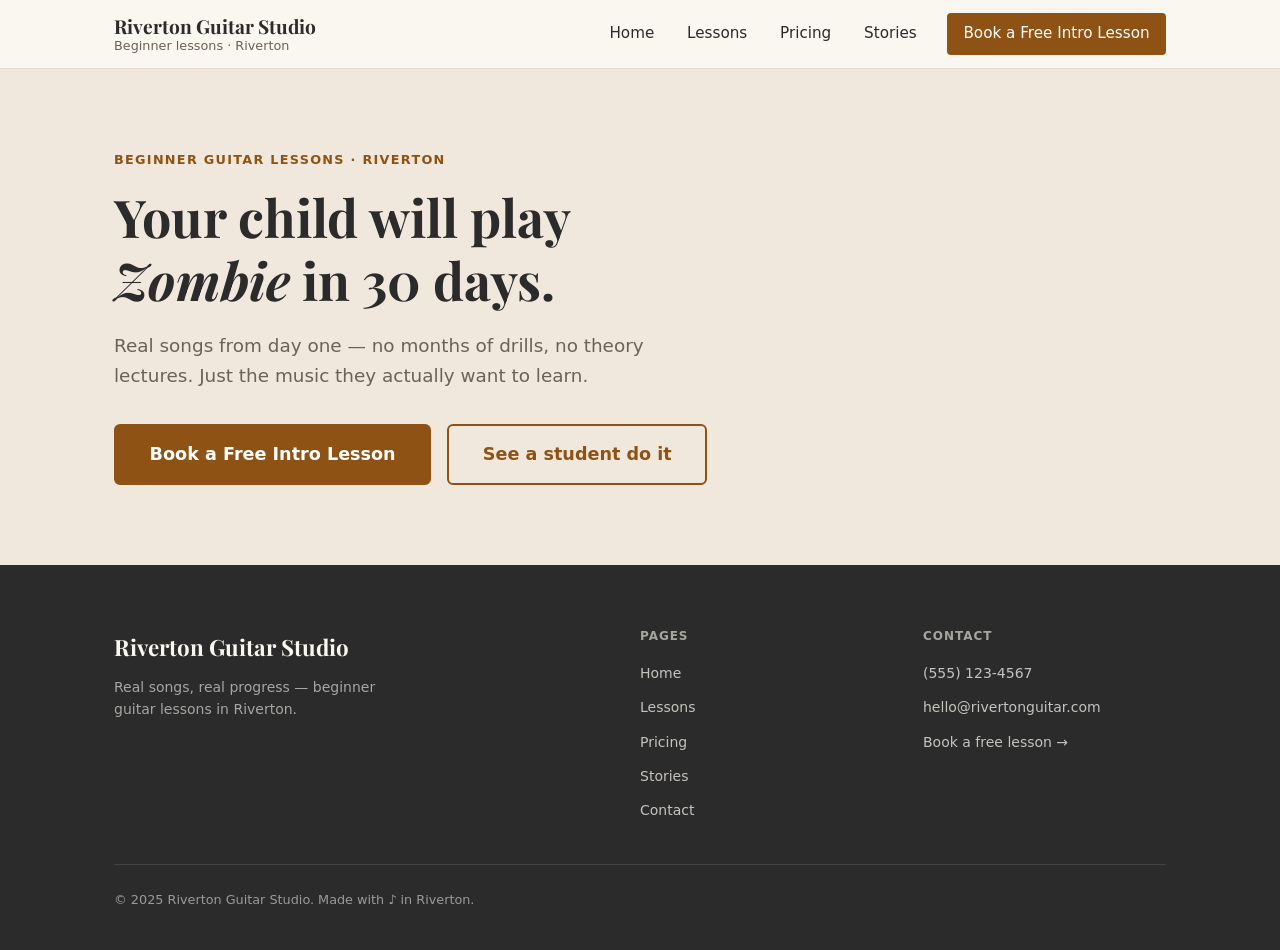
==== index.html @ aa0b36eb "index" ====
<!DOCTYPE html>
<html lang="en">
<head>
  <meta charset="UTF-8">
  <meta name="viewport" content="width=device-width, initial-scale=1.0">
  <title>Riverton Guitar Studio — Beginner Guitar Lessons in Riverton</title>
  <link rel="icon" href="favicon.svg" type="image/svg+xml">
  <link rel="preconnect" href="https://fonts.googleapis.com">
  <link rel="preconnect" href="https://fonts.gstatic.com" crossorigin>
  <link rel="stylesheet" href="https://fonts.googleapis.com/css2?family=Playfair+Display:ital,wght@0,400;0,700;1,400&display=swap">
  <link rel="stylesheet" href="styles.css">
</head>
<body>

  <header class="site-header">
    <div class="container">
      <div class="header-inner">
        <a href="index.html" class="logo">
          Riverton Guitar Studio
          <span>Beginner lessons · Riverton</span>
        </a>
        <nav class="primary-nav">
          <a href="index.html">Home</a>
          <a href="lessons.html">Lessons</a>
          <a href="pricing.html">Pricing</a>
          <a href="stories.html">Stories</a>
          <a href="contact.html" class="btn btn-primary">Book a Free Intro Lesson</a>
        </nav>
      </div>
    </div>
  </header>

  <main>

    <section class="hero">
      <div class="container">
        <span class="hero-label">Beginner Guitar Lessons · Riverton</span>
        <h1>Your child will play <em>Zombie</em> in&nbsp;30&nbsp;days.</h1>
        <p class="hero-sub">
          Real songs from day one — no months of drills, no theory lectures.
          Just the music they actually want to learn.
        </p>
        <div class="hero-actions">
          <a href="contact.html" class="btn btn-primary btn-lg">Book a Free Intro Lesson</a>
          <a href="stories.html" class="btn btn-outline btn-lg">See a student do it</a>
        </div>
      </div>
    </section>

  </main>

  <footer class="site-footer">
    <div class="container">
      <div class="footer-grid">
        <div class="footer-brand">
          <p class="footer-name">Riverton Guitar Studio</p>
          <p class="footer-tagline">Real songs, real progress — beginner guitar lessons in Riverton.</p>
        </div>
        <div class="footer-col">
          <h2>Pages</h2>
          <ul>
            <li><a href="index.html">Home</a></li>
            <li><a href="lessons.html">Lessons</a></li>
            <li><a href="pricing.html">Pricing</a></li>
            <li><a href="stories.html">Stories</a></li>
            <li><a href="contact.html">Contact</a></li>
          </ul>
        </div>
        <div class="footer-col">
          <h2>Contact</h2>
          <ul>
            <li><a href="tel:+15551234567">(555) 123-4567</a></li>
            <li><a href="mailto:hello@rivertonguitar.com">hello@rivertonguitar.com</a></li>
            <li><a href="contact.html">Book a free lesson →</a></li>
          </ul>
        </div>
      </div>
      <p class="footer-copy">© 2025 Riverton Guitar Studio. Made with ♪ in Riverton.</p>
    </div>
  </footer>

</body>
</html>
---- styles.css ----
*, *::before, *::after { box-sizing: border-box; }
body, h1, h2, h3, h4, p, ul { margin: 0; padding: 0; }
ul { list-style: none; }
img { max-width: 100%; display: block; }
a { text-decoration: none; color: inherit; }

:root {
  --cream:       #FAF6F0;
  --ink:         #2B2B2B;
  --accent:      #8D5214;
  --accent-dark: #6B3D0F;
  --border:      #E0D8CE;
  --container-width: 1100px;
}

body {
  font-family: system-ui, -apple-system, BlinkMacSystemFont, 'Segoe UI', sans-serif;
  font-size: 1rem;
  line-height: 1.65;
  color: var(--ink);
  background: var(--cream);
}

h1, h2, h3, h4 {
  font-family: 'Playfair Display', Georgia, serif;
  line-height: 1.2;
}

a:hover { text-decoration: underline; }

/* container */
.container {
  max-width: var(--container-width);
  margin: 0 auto;
  padding: 0 1.5rem;
}

/* header */
.site-header {
  position: sticky;
  top: 0;
  z-index: 100;
  background: var(--cream);
  border-bottom: 1px solid var(--border);
}

.header-inner {
  display: flex;
  align-items: center;
  justify-content: space-between;
  height: 68px;
}

.logo {
  font-family: 'Playfair Display', Georgia, serif;
  font-size: 1.2rem;
  font-weight: 700;
  line-height: 1.2;
}

.logo span {
  display: block;
  font-family: system-ui, sans-serif;
  font-size: 0.8rem;
  font-weight: 400;
  color: #6B6258;
}

.logo:hover { text-decoration: none; }

.primary-nav {
  display: flex;
  align-items: center;
  gap: 0.25rem;
}

.primary-nav a {
  padding: 0.4rem 0.9rem;
  font-size: 0.95rem;
  font-weight: 500;
  border-radius: 4px;
}

.primary-nav a:hover {
  color: var(--accent);
  background: #F0E8DC;
  text-decoration: none;
}

.primary-nav .btn { margin-left: 0.75rem; }

/* buttons */
.btn {
  display: inline-block;
  padding: 0.7rem 1.6rem;
  font-size: 1rem;
  font-weight: 600;
  border-radius: 6px;
  border: 2px solid transparent;
  cursor: pointer;
  text-align: center;
  white-space: nowrap;
}

.btn:hover { text-decoration: none; }

.btn-primary {
  background: var(--accent);
  color: #fff;
  border-color: var(--accent);
}

.btn-primary:hover {
  background: var(--accent-dark);
  border-color: var(--accent-dark);
}

/* keep white text even when the link inherits nav's color override */
.primary-nav .btn-primary,
.primary-nav .btn-primary:hover { color: #fff; }

.btn-outline {
  background: transparent;
  color: var(--accent);
  border-color: var(--accent);
}

.btn-outline:hover {
  background: var(--accent);
  color: #fff;
}

.btn-lg {
  padding: 0.9rem 2.1rem;
  font-size: 1.1rem;
}

/* hero */
.hero {
  background: #F0E8DC;
  padding: 5rem 0;
}

.hero-label {
  display: block;
  font-size: 0.8rem;
  font-weight: 600;
  letter-spacing: 0.1em;
  text-transform: uppercase;
  color: var(--accent);
  margin-bottom: 1rem;
}

.hero h1 {
  font-size: clamp(2rem, 5vw, 3.25rem);
  font-weight: 700;
  max-width: 18ch;
  margin-bottom: 1.25rem;
}

.hero-sub {
  font-size: 1.15rem;
  color: #6B6258;
  max-width: 50ch;
  margin-bottom: 2rem;
}

.hero-actions {
  display: flex;
  flex-wrap: wrap;
  gap: 1rem;
  align-items: center;
}

/* footer */
.site-footer {
  background: var(--ink);
  color: var(--cream);
  padding: 4rem 0 2.5rem;
}

.footer-grid {
  display: grid;
  grid-template-columns: 2fr 1fr 1fr;
  gap: 2.5rem;
  padding-bottom: 2.5rem;
  border-bottom: 1px solid rgba(250, 246, 240, 0.12);
  margin-bottom: 1.5rem;
}

.footer-name {
  font-family: 'Playfair Display', Georgia, serif;
  font-size: 1.4rem;
  font-weight: 700;
  margin-bottom: 0.6rem;
}

.footer-tagline {
  font-size: 0.875rem;
  color: rgba(250, 246, 240, 0.6);
  max-width: 34ch;
  line-height: 1.6;
}

.footer-col h2 {
  font-family: system-ui, sans-serif;
  font-size: 0.75rem;
  font-weight: 700;
  letter-spacing: 0.08em;
  text-transform: uppercase;
  color: rgba(250, 246, 240, 0.6);
  margin-bottom: 1rem;
}

.footer-col ul {
  display: flex;
  flex-direction: column;
  gap: 0.5rem;
}

.footer-col a {
  font-size: 0.875rem;
  color: rgba(250, 246, 240, 0.75);
}

.footer-col a:hover {
  color: var(--cream);
  text-decoration: none;
}

.footer-copy {
  font-size: 0.8rem;
  color: rgba(250, 246, 240, 0.55);
}
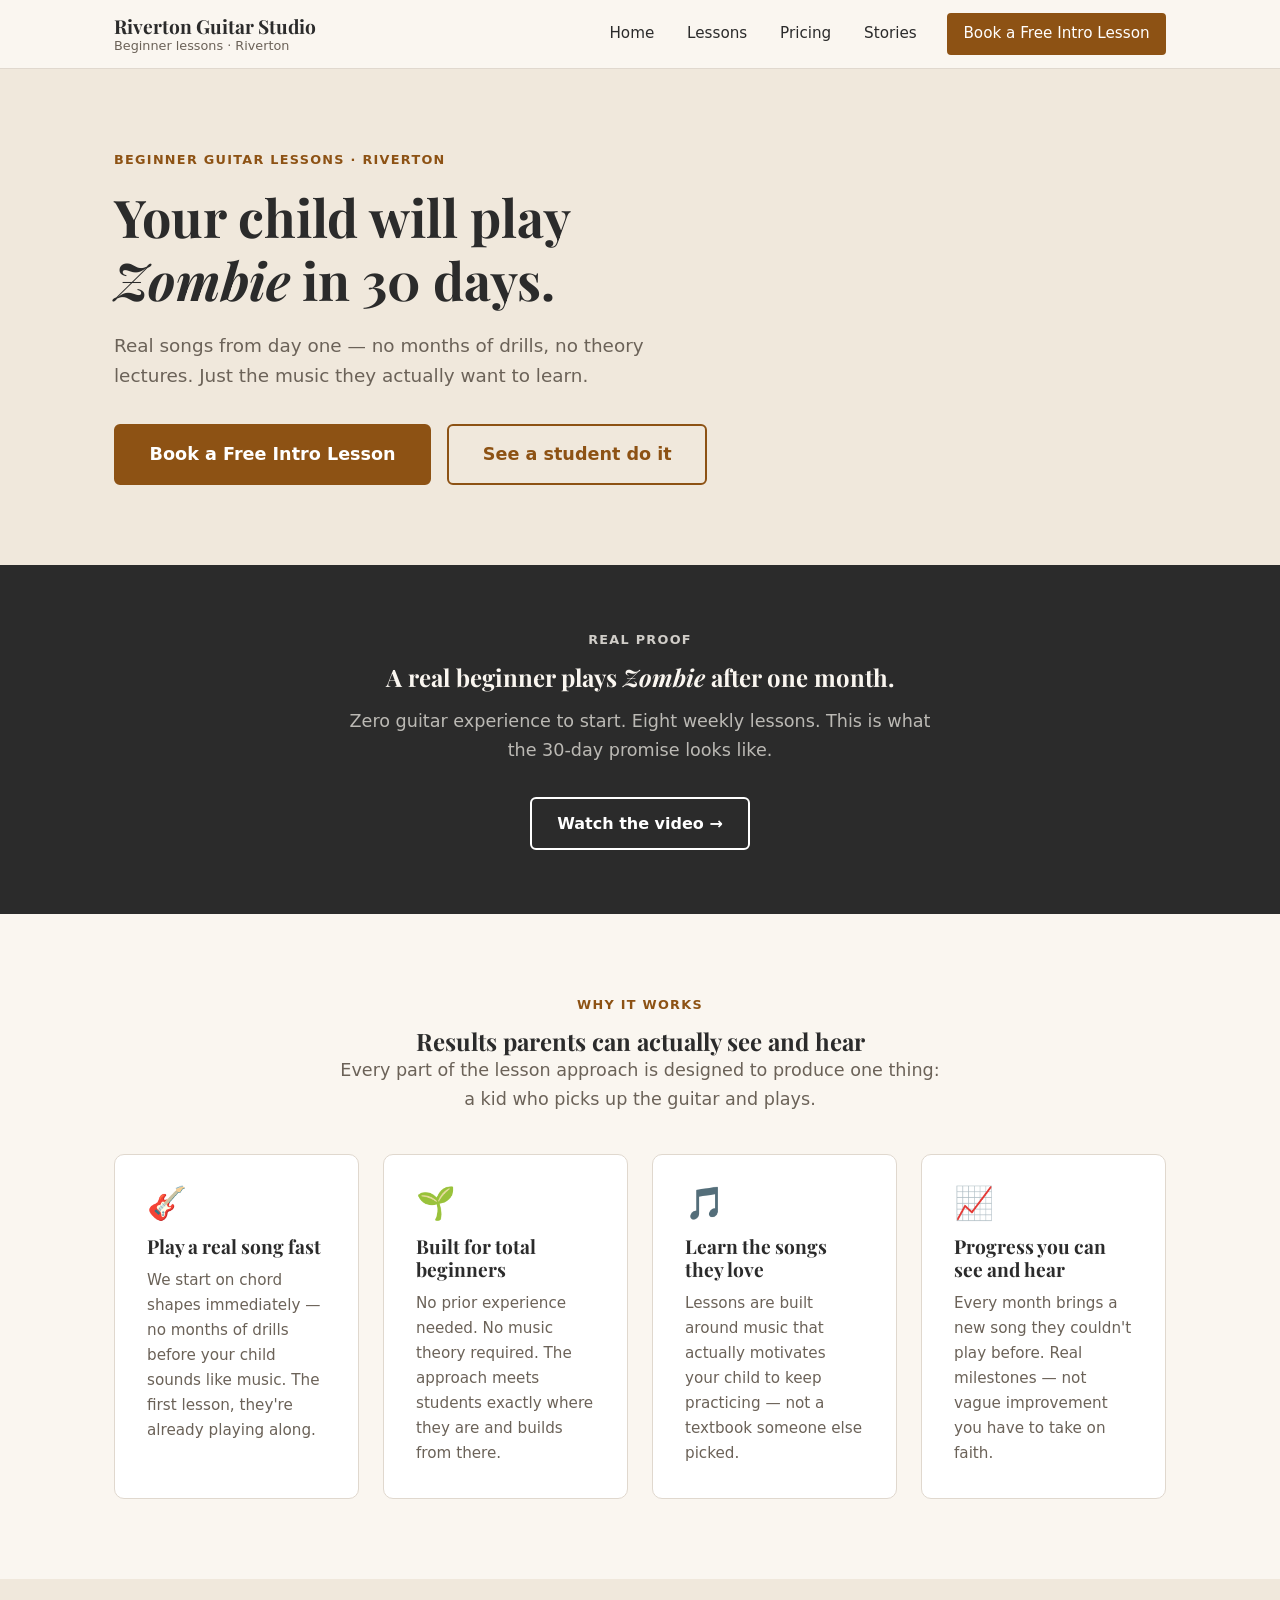
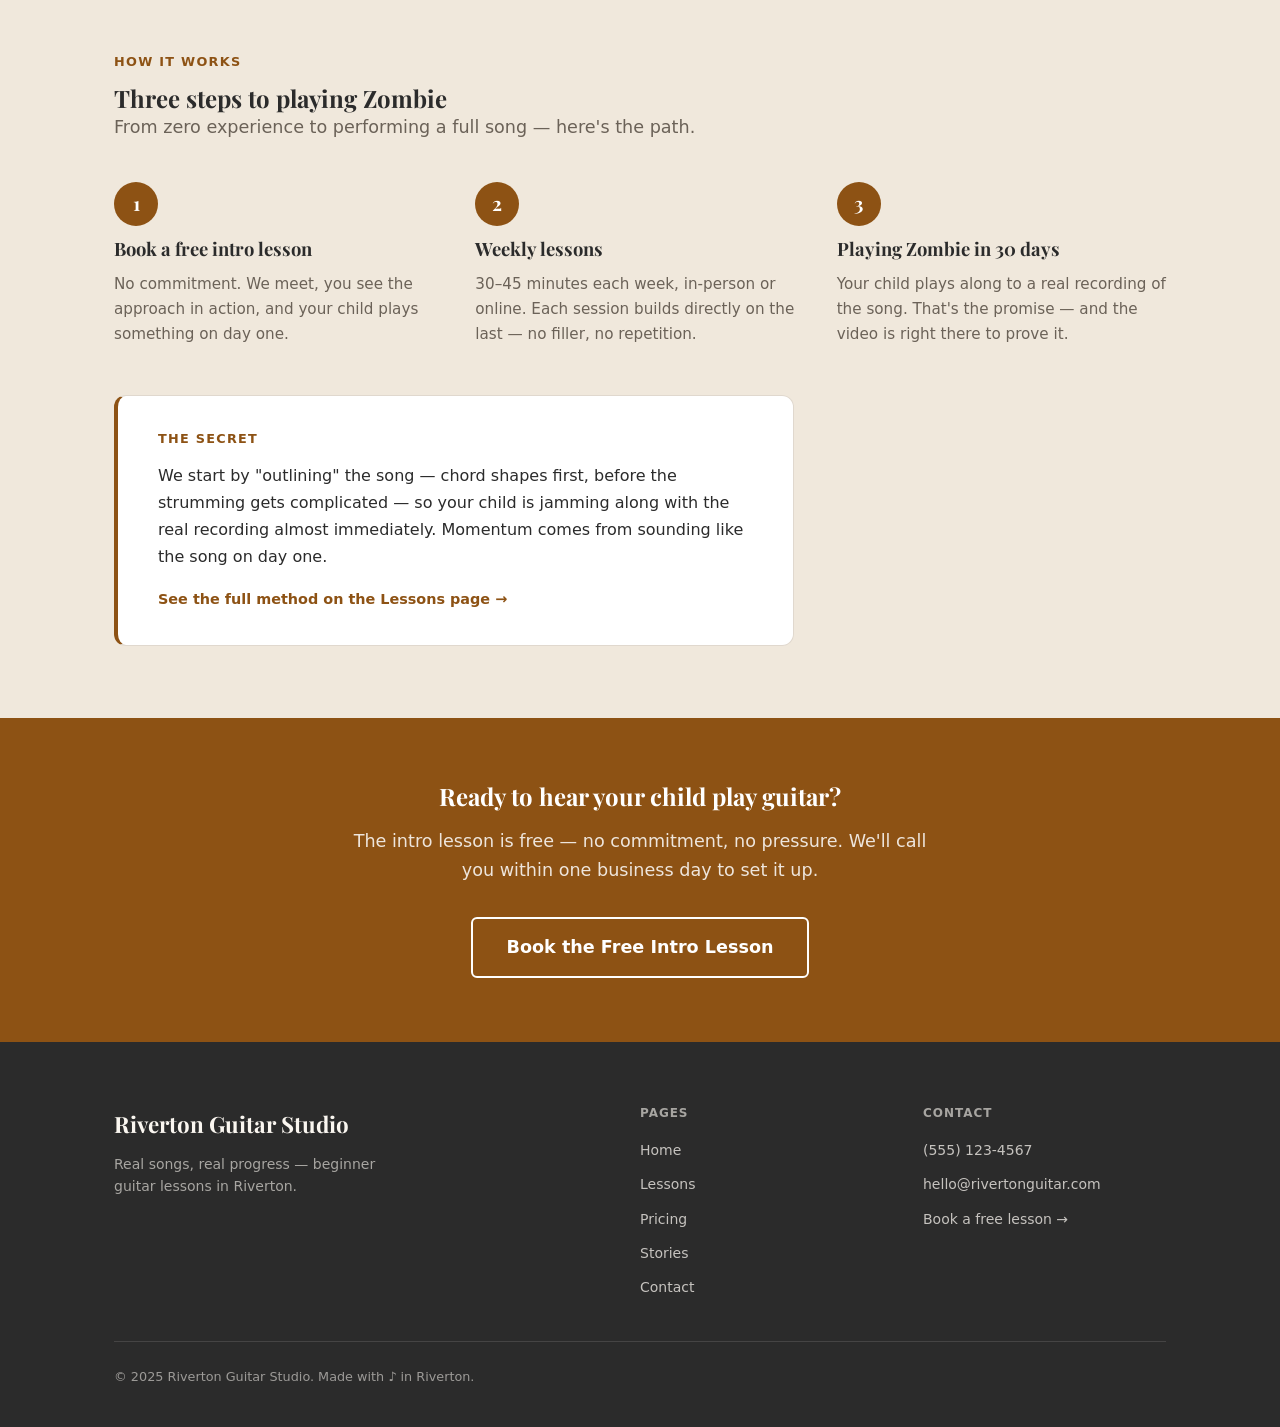
==== commit 733ffd00: "update" ====
--- a/index.html
+++ b/index.html
@@ -47,6 +47,110 @@
       </div>
     </section>
 
+    <!-- proof -->
+    <section class="proof-strip">
+      <div class="container">
+        <p class="section-label">Real proof</p>
+        <h2>A real beginner plays <em>Zombie</em> after one month.</h2>
+        <p class="proof-sub">
+          Zero guitar experience to start. Eight weekly lessons.
+          This is what the 30-day promise looks like.
+        </p>
+        <a href="stories.html" class="btn btn-outline-light">Watch the video →</a>
+      </div>
+    </section>
+
+    <!-- why it works -->
+    <section class="section-benefits">
+      <div class="container">
+        <div class="section-header section-header-center">
+          <span class="section-label">Why it works</span>
+          <h2>Results parents can actually see and hear</h2>
+          <p class="section-sub">
+            Every part of the lesson approach is designed to produce one thing:
+            a kid who picks up the guitar and plays.
+          </p>
+        </div>
+        <div class="card-grid">
+          <div class="card">
+            <div class="card-icon">🎸</div>
+            <h3>Play a real song fast</h3>
+            <p>We start on chord shapes immediately — no months of drills before your child sounds like music.
+               The first lesson, they're already playing along.</p>
+          </div>
+          <div class="card">
+            <div class="card-icon">🌱</div>
+            <h3>Built for total beginners</h3>
+            <p>No prior experience needed. No music theory required.
+               The approach meets students exactly where they are and builds from there.</p>
+          </div>
+          <div class="card">
+            <div class="card-icon">🎵</div>
+            <h3>Learn the songs they love</h3>
+            <p>Lessons are built around music that actually motivates your child to keep practicing —
+               not a textbook someone else picked.</p>
+          </div>
+          <div class="card">
+            <div class="card-icon">📈</div>
+            <h3>Progress you can see and hear</h3>
+            <p>Every month brings a new song they couldn't play before.
+               Real milestones — not vague improvement you have to take on faith.</p>
+          </div>
+        </div>
+      </div>
+    </section>
+
+    <!-- how it works -->
+    <section class="section-how">
+      <div class="container">
+        <div class="section-header">
+          <span class="section-label">How it works</span>
+          <h2>Three steps to playing Zombie</h2>
+          <p class="section-sub">From zero experience to performing a full song — here's the path.</p>
+        </div>
+        <div class="steps">
+          <div class="step">
+            <span class="step-num">1</span>
+            <h3>Book a free intro lesson</h3>
+            <p>No commitment. We meet, you see the approach in action, and your child plays something on day one.</p>
+          </div>
+          <div class="step">
+            <span class="step-num">2</span>
+            <h3>Weekly lessons</h3>
+            <p>30–45 minutes each week, in-person or online.
+               Each session builds directly on the last — no filler, no repetition.</p>
+          </div>
+          <div class="step">
+            <span class="step-num">3</span>
+            <h3>Playing Zombie in 30 days</h3>
+            <p>Your child plays along to a real recording of the song.
+               That's the promise — and the <a href="stories.html">video is right there</a> to prove it.</p>
+          </div>
+        </div>
+        <aside class="method-teaser">
+          <p class="method-teaser-eye">The secret</p>
+          <p class="method-teaser-text">
+            We start by "outlining" the song — chord shapes first, before the strumming gets complicated —
+            so your child is jamming along with the real recording almost immediately.
+            Momentum comes from sounding like the song on day one.
+          </p>
+          <a href="lessons.html#method" class="method-teaser-link">See the full method on the Lessons page →</a>
+        </aside>
+      </div>
+    </section>
+
+    <!-- CTA -->
+    <section class="cta-band">
+      <div class="container">
+        <h2>Ready to hear your child play guitar?</h2>
+        <p>
+          The intro lesson is free — no commitment, no pressure.
+          We'll call you within one business day to set it up.
+        </p>
+        <a href="contact.html" class="btn btn-outline-light btn-lg">Book the Free Intro Lesson</a>
+      </div>
+    </section>
+
   </main>
 
   <footer class="site-footer">
--- a/styles.css
+++ b/styles.css
@@ -232,3 +232,174 @@
   font-size: 0.8rem;
   color: rgba(250, 246, 240, 0.55);
 }
+
+/* btn-outline-light (used on dark/accent backgrounds) */
+.btn-outline-light {
+  background: transparent;
+  color: #fff;
+  border-color: #fff;
+}
+
+.btn-outline-light:hover {
+  background: #fff;
+  color: var(--ink);
+}
+
+/* section labels + subtitles */
+.section-label {
+  display: block;
+  font-size: 0.8rem;
+  font-weight: 600;
+  letter-spacing: 0.1em;
+  text-transform: uppercase;
+  color: var(--accent);
+  margin-bottom: 0.75rem;
+}
+
+.section-sub {
+  font-size: 1.1rem;
+  color: #6B6258;
+  max-width: 54ch;
+}
+
+.section-header { margin-bottom: 2.5rem; }
+
+.section-header-center { text-align: center; }
+
+.section-header-center .section-sub { margin-inline: auto; }
+
+/* proof strip */
+.proof-strip {
+  background: #2B2B2B;
+  padding: 4rem 0;
+  color: var(--cream);
+  text-align: center;
+}
+
+.proof-strip .section-label { color: rgba(250, 246, 240, 0.8); }
+
+.proof-strip h2 {
+  color: var(--cream);
+  margin-bottom: 1rem;
+}
+
+.proof-sub {
+  color: rgba(250, 246, 240, 0.7);
+  font-size: 1.1rem;
+  max-width: 52ch;
+  margin: 0 auto 2rem;
+}
+
+/* benefits */
+.section-benefits { padding: 5rem 0; }
+
+.card-grid {
+  display: grid;
+  grid-template-columns: repeat(auto-fit, minmax(240px, 1fr));
+  gap: 1.5rem;
+}
+
+.card {
+  background: #fff;
+  border: 1px solid var(--border);
+  border-radius: 10px;
+  padding: 2rem;
+}
+
+.card:hover {
+  box-shadow: 0 4px 16px rgba(43, 43, 43, 0.1);
+}
+
+.card-icon {
+  font-size: 2rem;
+  line-height: 1;
+  margin-bottom: 1rem;
+}
+
+.card h3 { font-size: 1.2rem; margin-bottom: 0.6rem; }
+
+.card p { font-size: 0.95rem; color: #6B6258; }
+
+/* how it works */
+.section-how {
+  background: #F0E8DC;
+  padding: 4.5rem 0;
+}
+
+.steps {
+  display: grid;
+  grid-template-columns: repeat(auto-fit, minmax(220px, 1fr));
+  gap: 2rem;
+  margin-bottom: 3rem;
+}
+
+.step { display: flex; flex-direction: column; gap: 0.75rem; }
+
+.step-num {
+  display: flex;
+  align-items: center;
+  justify-content: center;
+  width: 44px;
+  height: 44px;
+  background: var(--accent);
+  color: #fff;
+  font-family: 'Playfair Display', Georgia, serif;
+  font-size: 1.2rem;
+  font-weight: 700;
+  border-radius: 50%;
+}
+
+.step h3 { font-size: 1.15rem; }
+
+.step p { font-size: 0.95rem; color: #6B6258; }
+
+.method-teaser {
+  background: #fff;
+  border: 1px solid var(--border);
+  border-left: 4px solid var(--accent);
+  border-radius: 12px;
+  padding: 2rem 2.5rem;
+  max-width: 680px;
+}
+
+.method-teaser-eye {
+  font-size: 0.8rem;
+  font-weight: 700;
+  letter-spacing: 0.1em;
+  text-transform: uppercase;
+  color: var(--accent);
+  margin-bottom: 0.75rem;
+}
+
+.method-teaser-text {
+  color: var(--ink);
+  line-height: 1.7;
+  margin-bottom: 1rem;
+}
+
+.method-teaser-link {
+  font-size: 0.9rem;
+  font-weight: 600;
+  color: var(--accent);
+}
+
+.method-teaser-link:hover { color: var(--accent-dark); }
+
+/* CTA band */
+.cta-band {
+  background: var(--accent);
+  padding: 4rem 0;
+  text-align: center;
+}
+
+.cta-band h2 {
+  color: #fff;
+  margin-bottom: 1rem;
+}
+
+.cta-band p {
+  color: rgba(255, 255, 255, 0.85);
+  font-size: 1.1rem;
+  max-width: 52ch;
+  margin: 0 auto 2rem;
+}
